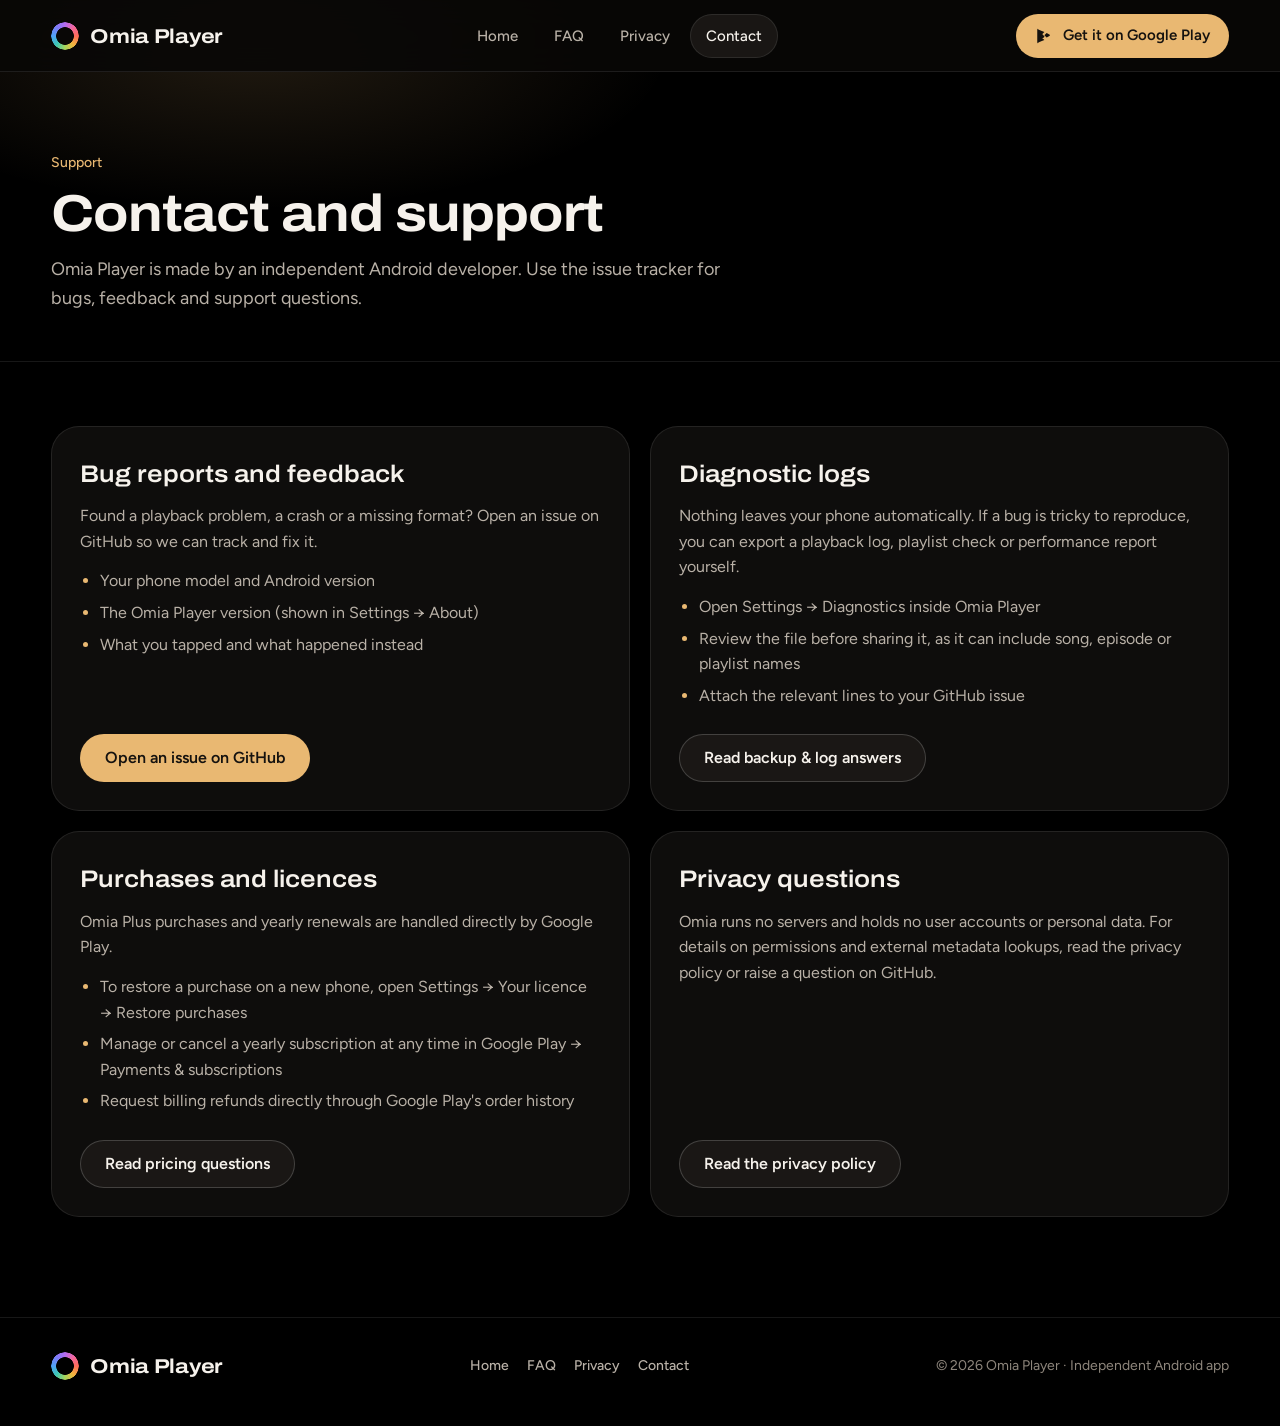
==== contact.html @ 23b9370e "Build full Omia Player website with Lumen design and store-safe assets - Add complete Home page (her" ====
<!doctype html>
<html lang="en-GB">
<head>
  <meta charset="utf-8">
  <meta name="viewport" content="width=device-width, initial-scale=1, viewport-fit=cover">
  <title>Contact and support · Omia Player</title>
  <meta name="description" content="Get support for Omia Player on Android: report a bug, share a diagnostic log, restore an Omia Plus purchase or ask a privacy question.">
  <meta name="theme-color" content="#000000">
  <meta property="og:type" content="website">
  <meta property="og:title" content="Contact and support · Omia Player">
  <meta property="og:description" content="Bug reports, purchase restoration and support links for Omia Player on Android.">
  <meta property="og:image" content="https://adam93sadler-ux.github.io/omia/assets/og-share.jpg">
  <meta name="twitter:card" content="summary_large_image">
  <link rel="icon" type="image/svg+xml" href="assets/omia-mark.svg">
  <link rel="preconnect" href="https://fonts.googleapis.com">
  <link rel="preconnect" href="https://fonts.gstatic.com" crossorigin>
  <link rel="stylesheet" href="https://fonts.googleapis.com/css2?family=Archivo:wdth,wght@100..125,500..700&family=Figtree:wght@400;500;600;700&display=swap">
  <link rel="stylesheet" href="style.css">
</head>
<body>
  <a class="skip-link" href="#top">Skip to content</a>

  <header class="site-header">
    <div class="wrap">
      <a class="brand" href="./">
        <span class="brand-ring" aria-hidden="true"></span>
        <span>Omia Player</span>
      </a>
      <nav class="site-nav" aria-label="Primary">
        <a href="./">Home</a>
        <a href="faq.html">FAQ</a>
        <a href="privacy.html">Privacy</a>
        <a href="contact.html" aria-current="page">Contact</a>
      </nav>
      <div class="header-actions">
        <!-- Placeholder Play Store URL: replace with the final listing URL once live -->
        <a class="btn btn--primary btn--sm" href="https://play.google.com/store/apps" target="_blank" rel="noopener">
          <svg class="play-icon" viewBox="0 0 24 24" fill="currentColor" aria-hidden="true"><path d="M3.6 2.3c-.4.4-.6 1-.6 1.8v15.8c0 .8.2 1.4.6 1.8l.1.1 8.9-8.9v-.2L3.7 2.2l-.1.1zm11.9 11.8-3-3v-.2l3-3 .1.1 3.5 2c1 .6 1 1.5 0 2.1l-3.5 2-.1 0zm-3 3.1-3-3-5.9 5.9c.5.5 1.3.5 2.3 0l6.6-2.9zm0-10.4L5.9 3.9c-1-.5-1.8-.5-2.3 0l5.9 5.9 3-3z"/></svg>
          Get it on Google Play
        </a>
        <button class="nav-toggle" type="button" data-nav-toggle aria-expanded="false" aria-controls="mobile-menu" aria-label="Open menu">
          <svg width="20" height="20" viewBox="0 0 24 24" fill="none" stroke="currentColor" stroke-width="2" stroke-linecap="round" aria-hidden="true">
            <line x1="4" y1="7" x2="20" y2="7"/>
            <line x1="4" y1="12" x2="20" y2="12"/>
            <line x1="4" y1="17" x2="20" y2="17"/>
          </svg>
        </button>
      </div>
    </div>
  </header>

  <div class="mobile-menu" id="mobile-menu" role="dialog" aria-label="Site navigation">
    <a class="mobile-link" href="./">Home</a>
    <a class="mobile-link" href="faq.html">FAQ</a>
    <a class="mobile-link" href="privacy.html">Privacy</a>
    <a class="mobile-link" href="contact.html" aria-current="page">Contact</a>
    <!-- Placeholder Play Store URL: replace with the final listing URL once live -->
    <a class="btn btn--primary mobile-cta" href="https://play.google.com/store/apps" target="_blank" rel="noopener">
      <svg class="play-icon" viewBox="0 0 24 24" fill="currentColor" aria-hidden="true"><path d="M3.6 2.3c-.4.4-.6 1-.6 1.8v15.8c0 .8.2 1.4.6 1.8l.1.1 8.9-8.9v-.2L3.7 2.2l-.1.1zm11.9 11.8-3-3v-.2l3-3 .1.1 3.5 2c1 .6 1 1.5 0 2.1l-3.5 2-.1 0zm-3 3.1-3-3-5.9 5.9c.5.5 1.3.5 2.3 0l6.6-2.9zm0-10.4L5.9 3.9c-1-.5-1.8-.5-2.3 0l5.9 5.9 3-3z"/></svg>
      Get it on Google Play
    </a>
  </div>

  <main id="top">
    <section class="page-hero">
      <div class="wrap">
        <span class="section-label">Support</span>
        <h1>Contact and support</h1>
        <p>Omia Player is made by an independent Android developer. Use the issue tracker for bugs, feedback and support questions.</p>
      </div>
    </section>

    <section class="wrap contact-grid">
      <article class="contact-card">
        <div>
          <h2>Bug reports and feedback</h2>
          <p>Found a playback problem, a crash or a missing format? Open an issue on GitHub so we can track and fix it.</p>
          <ul>
            <li>Your phone model and Android version</li>
            <li>The Omia Player version (shown in Settings → About)</li>
            <li>What you tapped and what happened instead</li>
          </ul>
        </div>
        <div class="btn-row">
          <a class="btn btn--primary" href="https://github.com/adam93sadler-ux/omia/issues" target="_blank" rel="noopener">Open an issue on GitHub</a>
        </div>
      </article>

      <article class="contact-card">
        <div>
          <h2>Diagnostic logs</h2>
          <p>Nothing leaves your phone automatically. If a bug is tricky to reproduce, you can export a playback log, playlist check or performance report yourself.</p>
          <ul>
            <li>Open Settings → Diagnostics inside Omia Player</li>
            <li>Review the file before sharing it, as it can include song, episode or playlist names</li>
            <li>Attach the relevant lines to your GitHub issue</li>
          </ul>
        </div>
        <div class="btn-row">
          <a class="btn btn--secondary" href="faq.html#privacy">Read backup &amp; log answers</a>
        </div>
      </article>

      <article class="contact-card">
        <div>
          <h2>Purchases and licences</h2>
          <p>Omia Plus purchases and yearly renewals are handled directly by Google Play.</p>
          <ul>
            <li>To restore a purchase on a new phone, open Settings → Your licence → Restore purchases</li>
            <li>Manage or cancel a yearly subscription at any time in Google Play → Payments &amp; subscriptions</li>
            <li>Request billing refunds directly through Google Play's order history</li>
          </ul>
        </div>
        <div class="btn-row">
          <a class="btn btn--secondary" href="faq.html#pricing">Read pricing questions</a>
        </div>
      </article>

      <article class="contact-card">
        <div>
          <h2>Privacy questions</h2>
          <p>Omia runs no servers and holds no user accounts or personal data. For details on permissions and external metadata lookups, read the privacy policy or raise a question on GitHub.</p>
        </div>
        <div class="btn-row">
          <a class="btn btn--secondary" href="privacy.html">Read the privacy policy</a>
        </div>
      </article>
    </section>
  </main>

  <footer class="site-footer">
    <div class="wrap">
      <div class="footer-bottom">
        <a class="brand" href="./">
          <span class="brand-ring" aria-hidden="true"></span>
          <span>Omia Player</span>
        </a>
        <div class="footer-links">
          <a href="./">Home</a>
          <a href="faq.html">FAQ</a>
          <a href="privacy.html">Privacy</a>
          <a href="contact.html">Contact</a>
        </div>
        <span>© 2026 Omia Player · Independent Android app</span>
      </div>
    </div>
  </footer>

  <script src="site.js" defer></script>
</body>
</html>
---- style.css ----
/* Omia Player — Lumen Web Design System
 * Dark-first OLED stage, translucent warm charcoal surfaces with 1px LumenRim,
 * Archivo (width 112) display headlines + Figtree body, sentence case everywhere.
 */

:root {
  --bg: #000000;
  --bg-alt: #0b0a09;
  --surface: rgba(18, 17, 16, 0.78);
  --surface-high: rgba(28, 26, 24, 0.86);
  --surface-solid: #181614;
  --ink: #f6f2ec;
  --ink-soft: #b9b1a7;
  --ink-faint: #8e867c;
  --line: rgba(255, 255, 255, 0.09);
  --line-strong: rgba(255, 255, 255, 0.18);
  --accent: #e9b872;
  --accent-ink: #15120f;
  --positive: #8bd8a6;
  --glow-rgb: 233, 184, 114;

  --font-display: "Archivo", system-ui, -apple-system, "Segoe UI", sans-serif;
  --font-sans: "Figtree", system-ui, -apple-system, "Segoe UI", Roboto, sans-serif;

  --r-card: 28px;
  --r-art: 18px;
  --r-row: 16px;
  --r-pill: 999px;

  --nav-h: 72px;
  --gut: clamp(20px, 4vw, 64px);
  --wrap: 1180px;

  --ease: cubic-bezier(0.2, 0, 0, 1);
  --t-fast: 140ms;
  --t-med: 240ms;
  --t-glow: 450ms;

  color-scheme: dark;
}

*,
*::before,
*::after {
  box-sizing: border-box;
}

html {
  margin: 0;
  background: var(--bg);
  color: var(--ink);
  -webkit-text-size-adjust: 100%;
  scroll-padding-top: calc(var(--nav-h) + 20px);
}

body {
  margin: 0;
  min-height: 100vh;
  background: var(--bg);
  color: var(--ink);
  font-family: var(--font-sans);
  font-size: 16px;
  line-height: 1.6;
  font-weight: 400;
  -webkit-font-smoothing: antialiased;
  overflow-x: clip;
}

img,
video,
svg {
  display: block;
  max-width: 100%;
}

a {
  color: var(--accent);
  text-underline-offset: 3px;
  text-decoration-thickness: 1px;
  transition: color var(--t-fast) var(--ease), opacity var(--t-fast) var(--ease);
}

a:hover {
  color: var(--ink);
}

:focus-visible {
  outline: 2px solid var(--accent);
  outline-offset: 3px;
}

h1,
h2,
h3,
h4 {
  margin: 0;
  color: var(--ink);
  font-family: var(--font-display);
  font-variation-settings: "wdth" 112;
  font-stretch: 112%;
  text-wrap: balance;
}

p {
  margin: 0;
  color: var(--ink-soft);
}

p strong,
li strong,
td strong {
  color: var(--ink);
  font-weight: 600;
}

/* Skip link */
.skip-link {
  position: fixed;
  top: 12px;
  left: 16px;
  z-index: 100;
  padding: 10px 18px;
  border-radius: var(--r-pill);
  background: var(--accent);
  color: var(--accent-ink);
  font-weight: 600;
  font-size: 15px;
  text-decoration: none;
  transform: translateY(-160%);
  transition: transform var(--t-fast) var(--ease);
}

.skip-link:focus {
  transform: translateY(0);
}

/* Layout container */
.wrap {
  width: min(100% - 2 * var(--gut), var(--wrap));
  margin-inline: auto;
}

/* Header */
.site-header {
  position: fixed;
  inset: 0 0 auto 0;
  z-index: 40;
  height: var(--nav-h);
  background: rgba(8, 7, 6, 0.88);
  -webkit-backdrop-filter: blur(20px);
  backdrop-filter: blur(20px);
  border-bottom: 1px solid var(--line);
}

.site-header .wrap {
  height: 100%;
  display: flex;
  align-items: center;
  justify-content: space-between;
  gap: 20px;
}

.brand {
  display: inline-flex;
  align-items: center;
  gap: 11px;
  color: var(--ink);
  text-decoration: none;
  font-family: var(--font-display);
  font-variation-settings: "wdth" 115;
  font-weight: 700;
  font-size: 20px;
  letter-spacing: -0.015em;
  flex-shrink: 0;
}

.brand:hover {
  color: var(--ink);
}

.brand-ring {
  width: 28px;
  height: 28px;
  border-radius: 50%;
  background: conic-gradient(
    from 90deg,
    #ff6b5a,
    #f2b33d,
    #a6d65a,
    #3cc6b5,
    #4fa3f7,
    #7b7cf6,
    #b36bf2,
    #f2669b,
    #ff6b5a
  );
  -webkit-mask: radial-gradient(circle, transparent 8.5px, #000 9.2px, #000 13.5px, transparent 14px);
  mask: radial-gradient(circle, transparent 8.5px, #000 9.2px, #000 13.5px, transparent 14px);
  flex-shrink: 0;
}

.site-nav {
  display: flex;
  align-items: center;
  gap: 4px;
}

.site-nav a {
  color: var(--ink-soft);
  text-decoration: none;
  font-size: 15px;
  font-weight: 500;
  padding: 9px 15px;
  border-radius: var(--r-pill);
  border: 1px solid transparent;
  transition: color var(--t-fast) var(--ease), background var(--t-fast) var(--ease), border-color var(--t-fast) var(--ease);
}

.site-nav a:hover {
  color: var(--ink);
  background: rgba(255, 255, 255, 0.05);
}

.site-nav a[aria-current="page"] {
  color: var(--ink);
  background: var(--surface-high);
  border-color: var(--line);
}

.header-actions {
  display: flex;
  align-items: center;
  gap: 10px;
}

.nav-toggle {
  display: none;
  align-items: center;
  justify-content: center;
  width: 44px;
  height: 44px;
  padding: 0;
  border-radius: var(--r-pill);
  border: 1px solid var(--line-strong);
  background: var(--surface-high);
  color: var(--ink);
  cursor: pointer;
  transition: background var(--t-fast) var(--ease), border-color var(--t-fast) var(--ease);
}

.nav-toggle:hover {
  background: rgba(255, 255, 255, 0.1);
}

.mobile-menu {
  display: none;
  position: fixed;
  inset: var(--nav-h) 0 0 0;
  z-index: 35;
  background: rgba(6, 5, 5, 0.97);
  -webkit-backdrop-filter: blur(24px);
  backdrop-filter: blur(24px);
  padding: 28px var(--gut) 40px;
  flex-direction: column;
  gap: 10px;
}

.mobile-menu.is-open {
  display: flex;
}

.mobile-menu a.mobile-link {
  display: flex;
  align-items: center;
  min-height: 52px;
  padding: 12px 18px;
  border-radius: var(--r-row);
  color: var(--ink);
  text-decoration: none;
  font-family: var(--font-display);
  font-variation-settings: "wdth" 112;
  font-size: 22px;
  font-weight: 600;
  border: 1px solid transparent;
}

.mobile-menu a.mobile-link[aria-current="page"] {
  background: var(--surface-high);
  border-color: var(--line);
}

.mobile-menu .mobile-cta {
  margin-top: 18px;
}

/* Buttons */
.btn {
  display: inline-flex;
  align-items: center;
  justify-content: center;
  gap: 10px;
  min-height: 48px;
  padding: 0 24px;
  border-radius: var(--r-pill);
  font-family: var(--font-sans);
  font-size: 16px;
  font-weight: 600;
  line-height: 1;
  text-decoration: none;
  cursor: pointer;
  border: 1px solid transparent;
  transition:
    transform var(--t-fast) var(--ease),
    background var(--t-fast) var(--ease),
    border-color var(--t-fast) var(--ease),
    color var(--t-fast) var(--ease);
  white-space: nowrap;
}

.btn--sm {
  min-height: 44px;
  padding: 0 18px;
  font-size: 15px;
}

.btn--primary {
  background: var(--accent);
  color: var(--accent-ink);
  border-color: transparent;
}

.btn--primary:hover {
  background: #f3c889;
  color: var(--accent-ink);
  transform: translateY(-1px);
}

.btn--primary:active {
  transform: scale(0.98);
}

.btn--secondary {
  background: var(--surface-high);
  color: var(--ink);
  border-color: var(--line-strong);
}

.btn--secondary:hover {
  background: rgba(255, 255, 255, 0.11);
  color: var(--ink);
  border-color: rgba(255, 255, 255, 0.28);
  transform: translateY(-1px);
}

.btn--secondary:active {
  transform: scale(0.98);
}

.btn-row {
  display: flex;
  flex-wrap: wrap;
  align-items: center;
  gap: 12px;
}

.play-icon {
  width: 18px;
  height: 18px;
  flex-shrink: 0;
}

/* Main & Sections */
main {
  padding-top: var(--nav-h);
}

.section {
  position: relative;
  padding-block: clamp(72px, 9vw, 120px);
  overflow-x: clip;
}

.section--alt {
  background: var(--bg-alt);
}

.section-head {
  max-width: 680px;
  margin-bottom: clamp(32px, 4.5vw, 52px);
}

.section-label {
  display: inline-block;
  margin-bottom: 12px;
  font-size: 14px;
  font-weight: 500;
  color: var(--accent);
}

.section-head h2 {
  font-size: clamp(30px, 4vw, 48px);
  font-weight: 600;
  line-height: 1.08;
  letter-spacing: -0.02em;
}

.section-head p {
  margin-top: 16px;
  font-size: 18px;
  line-height: 1.55;
  max-width: 56ch;
}

/* Hero (fills first screen cleanly) */
.hero {
  position: relative;
  min-height: calc(100svh - var(--nav-h));
  display: flex;
  align-items: center;
  padding-block: clamp(36px, 5vw, 64px);
  overflow: hidden;
}

.hero::before {
  content: "";
  position: absolute;
  inset: -120px -10% auto;
  height: 75%;
  background:
    radial-gradient(46% 60% at 74% 38%, rgba(229, 141, 82, 0.26), transparent 72%),
    radial-gradient(38% 48% at 24% 28%, rgba(233, 184, 114, 0.14), transparent 72%);
  pointer-events: none;
  z-index: 0;
}

.hero .wrap {
  position: relative;
  z-index: 1;
}

.hero-grid {
  display: grid;
  grid-template-columns: minmax(0, 1.15fr) minmax(0, 0.85fr);
  align-items: center;
  gap: clamp(32px, 5vw, 72px);
}

.hero-copy {
  max-width: 600px;
}

.hero-fact {
  display: inline-flex;
  align-items: center;
  gap: 8px;
  margin-bottom: 20px;
  padding: 7px 14px;
  border-radius: var(--r-pill);
  background: var(--surface-high);
  border: 1px solid var(--line);
  font-size: 14px;
  font-weight: 500;
  color: var(--ink-soft);
}

.hero-dot {
  width: 7px;
  height: 7px;
  border-radius: 50%;
  background: var(--accent);
  flex-shrink: 0;
}

.hero h1 {
  font-size: clamp(38px, 5.1vw, 64px);
  font-weight: 700;
  line-height: 1.04;
  letter-spacing: -0.025em;
}

.hero-lead {
  margin-top: 20px;
  font-size: clamp(17px, 1.45vw, 20px);
  line-height: 1.55;
  color: var(--ink-soft);
  max-width: 46ch;
}

.hero .btn-row {
  margin-top: 30px;
}

.hero-meta {
  margin-top: 22px;
  font-size: 14px;
  color: var(--ink-faint);
}

.hero-stage {
  display: flex;
  justify-content: center;
  align-items: center;
  position: relative;
}

/* Entrance animation (LumenMotion: 16px rise, FastOutSlowIn, once on load) */
.enter {
  animation: lumenEnter 280ms var(--ease) both;
}

.enter-delay {
  animation: lumenEnter 340ms var(--ease) 70ms both;
}

@keyframes lumenEnter {
  from {
    opacity: 0;
    transform: translateY(16px);
  }
  to {
    opacity: 1;
    transform: translateY(0);
  }
}

/* Hardware Phone Frame */
.phone {
  position: relative;
  width: min(100%, 312px);
  padding: 10px;
  border-radius: 40px;
  background: #141312;
  border: 1px solid rgba(255, 255, 255, 0.16);
  box-shadow:
    0 28px 80px rgba(0, 0, 0, 0.72),
    0 0 90px rgba(var(--glow-rgb), 0.18);
  transition: box-shadow var(--t-glow) var(--ease);
}

.phone img {
  width: 100%;
  height: auto;
  border-radius: 31px;
  aspect-ratio: 720 / 1560;
  object-fit: cover;
  background: #0d0c0b;
}

.phone--hero {
  width: min(100%, 316px);
}

.phone--pair {
  width: min(100%, 268px);
}

/* One-app story & Advert video */
.story-layout {
  display: grid;
  grid-template-columns: minmax(0, 0.85fr) minmax(0, 1.15fr);
  align-items: center;
  gap: clamp(32px, 5vw, 64px);
}

.story-points {
  list-style: none;
  margin: 24px 0 0;
  padding: 0;
  display: grid;
  gap: 14px;
}

.story-points li {
  position: relative;
  padding-left: 22px;
  color: var(--ink-soft);
  font-size: 16px;
  line-height: 1.55;
}

.story-points li::before {
  content: "";
  position: absolute;
  left: 0;
  top: 9px;
  width: 8px;
  height: 8px;
  border-radius: 50%;
  background: var(--accent);
}

.video-frame {
  position: relative;
  border-radius: var(--r-card);
  overflow: hidden;
  background: #0c0b0a;
  border: 1px solid var(--line-strong);
  box-shadow: 0 24px 72px rgba(0, 0, 0, 0.6);
}

.video-frame video {
  width: 100%;
  height: auto;
  aspect-ratio: 16 / 9;
  display: block;
  background: #000;
}

/* Four Media Types Interactive Showcase */
.media-section {
  position: relative;
  transition: background var(--t-glow) var(--ease);
}

.media-section::before {
  content: "";
  position: absolute;
  inset: 0;
  background: radial-gradient(54% 58% at 72% 48%, rgba(var(--media-glow, 229, 141, 82), 0.2), transparent 72%);
  pointer-events: none;
  transition: background var(--t-glow) var(--ease);
}

.media-section .wrap {
  position: relative;
  z-index: 1;
}

.media-tabs {
  display: flex;
  flex-wrap: wrap;
  gap: 8px;
  margin-bottom: 36px;
}

.media-tab {
  display: inline-flex;
  align-items: center;
  gap: 9px;
  min-height: 46px;
  padding: 0 20px;
  border-radius: var(--r-pill);
  border: 1px solid var(--line);
  background: var(--surface);
  color: var(--ink-soft);
  font-family: var(--font-sans);
  font-size: 15px;
  font-weight: 600;
  cursor: pointer;
  transition:
    background var(--t-fast) var(--ease),
    color var(--t-fast) var(--ease),
    border-color var(--t-fast) var(--ease),
    transform var(--t-fast) var(--ease);
}

.media-tab:hover {
  color: var(--ink);
  border-color: var(--line-strong);
  transform: translateY(-1px);
}

.media-tab[aria-selected="true"] {
  background: var(--tab-accent, var(--accent));
  color: var(--accent-ink);
  border-color: transparent;
}

.media-tab svg {
  width: 18px;
  height: 18px;
}

.media-panel {
  display: none;
  grid-template-columns: minmax(0, 0.92fr) minmax(0, 1.08fr);
  align-items: center;
  gap: clamp(32px, 5vw, 64px);
}

.media-panel.is-active {
  display: grid;
}

.media-panel h3 {
  font-size: clamp(26px, 3vw, 36px);
  font-weight: 600;
  line-height: 1.12;
  letter-spacing: -0.02em;
}

.media-panel-lead {
  margin-top: 14px;
  font-size: 17px;
  color: var(--ink-soft);
  max-width: 48ch;
}

.feature-list {
  list-style: none;
  margin: 24px 0 0;
  padding: 0;
  display: grid;
  gap: 12px;
}

.feature-list li {
  padding: 14px 18px;
  border-radius: var(--r-row);
  background: var(--surface);
  border: 1px solid var(--line);
  color: var(--ink-soft);
  font-size: 15px;
  line-height: 1.5;
}

.media-phones {
  display: flex;
  justify-content: center;
  align-items: center;
  gap: 20px;
}

/* Key Features Grid */
.features-grid {
  display: grid;
  grid-template-columns: repeat(12, minmax(0, 1fr));
  gap: 20px;
}

.feature-card {
  grid-column: span 4;
  display: flex;
  flex-direction: column;
  justify-content: space-between;
  gap: 24px;
  padding: 28px;
  border-radius: var(--r-card);
  background: var(--surface);
  border: 1px solid var(--line);
  transition: border-color var(--t-fast) var(--ease), transform var(--t-fast) var(--ease);
}

.feature-card:hover {
  border-color: var(--line-strong);
  transform: translateY(-2px);
}

.feature-card--wide {
  grid-column: span 6;
  display: grid;
  grid-template-columns: minmax(0, 1fr) minmax(0, 0.9fr);
  align-items: center;
  gap: 24px;
}

.feature-card h3 {
  font-size: 22px;
  font-weight: 600;
  line-height: 1.2;
}

.feature-card p {
  margin-top: 10px;
  font-size: 16px;
  line-height: 1.55;
}

.feature-visual {
  border-radius: var(--r-art);
  overflow: hidden;
  border: 1px solid var(--line);
  background: #0d0c0b;
}

.feature-visual img {
  width: 100%;
  height: auto;
  transition: transform 280ms var(--ease);
}

.feature-card:hover .feature-visual img {
  transform: scale(1.02);
}

.feature-visual--phone {
  max-width: 220px;
  margin-inline: auto;
  border-radius: 24px;
}

.feature-tag-list {
  display: flex;
  flex-wrap: wrap;
  gap: 8px;
  margin-top: 16px;
}

.feature-tag {
  padding: 6px 12px;
  border-radius: var(--r-pill);
  background: rgba(255, 255, 255, 0.05);
  border: 1px solid var(--line);
  font-size: 13px;
  font-weight: 500;
  color: var(--ink-soft);
}

/* Personalisation & Themes Interactive Preview */
.personalise-grid {
  display: grid;
  grid-template-columns: minmax(0, 1fr) minmax(0, 1fr);
  align-items: center;
  gap: clamp(32px, 5vw, 64px);
}

.personalise-controls {
  margin-top: 28px;
  display: grid;
  gap: 22px;
}

.control-group-label {
  display: block;
  margin-bottom: 10px;
  font-size: 14px;
  font-weight: 600;
  color: var(--ink);
}

.mode-pills {
  display: inline-flex;
  flex-wrap: wrap;
  gap: 8px;
}

.mode-pill {
  min-height: 44px;
  padding: 0 18px;
  border-radius: var(--r-pill);
  border: 1px solid var(--line);
  background: var(--surface);
  color: var(--ink-soft);
  font-family: var(--font-sans);
  font-size: 15px;
  font-weight: 500;
  cursor: pointer;
  transition: background var(--t-fast) var(--ease), color var(--t-fast) var(--ease), border-color var(--t-fast) var(--ease);
}

.mode-pill:hover {
  color: var(--ink);
  border-color: var(--line-strong);
}

.mode-pill[aria-pressed="true"] {
  background: var(--ink);
  color: #15120f;
  border-color: transparent;
}

.swatch-grid {
  display: flex;
  flex-wrap: wrap;
  gap: 10px;
}

.swatch {
  width: 44px;
  height: 44px;
  padding: 0;
  border-radius: 50%;
  border: 2px solid transparent;
  background: var(--swatch-color);
  cursor: pointer;
  position: relative;
  transition: transform var(--t-fast) var(--ease), border-color var(--t-fast) var(--ease);
}

.swatch:hover {
  transform: scale(1.08);
}

.swatch[aria-pressed="true"] {
  border-color: var(--ink);
  box-shadow: 0 0 0 3px rgba(246, 242, 236, 0.2);
}

/* Live Lumen Surface Preview Mockup */
.lumen-preview {
  --pv-bg: #000000;
  --pv-surface: rgba(24, 22, 20, 0.84);
  --pv-ink: #f6f2ec;
  --pv-soft: #b9b1a7;
  --pv-line: rgba(255, 255, 255, 0.1);
  --pv-accent: #ff6f42;
  --pv-accent-ink: #15120f;
  --pv-glow-alpha: 0.24;

  position: relative;
  padding: 28px;
  border-radius: var(--r-card);
  background: var(--pv-bg);
  color: var(--pv-ink);
  border: 1px solid var(--pv-line);
  overflow: hidden;
  transition: background 280ms var(--ease), color 280ms var(--ease), border-color 280ms var(--ease);
}

.lumen-preview::before {
  content: "";
  position: absolute;
  inset: -40px -20px auto;
  height: 260px;
  background: radial-gradient(65% 80% at 30% 10%, var(--pv-accent), transparent 75%);
  opacity: var(--pv-glow-alpha);
  pointer-events: none;
  transition: opacity 280ms var(--ease), background 280ms var(--ease);
}

.lumen-preview[data-mode="light"] {
  --pv-bg: #f1efeb;
  --pv-surface: rgba(255, 255, 255, 0.9);
  --pv-ink: #1c1a18;
  --pv-soft: #56504a;
  --pv-line: rgba(28, 26, 24, 0.12);
  --pv-glow-alpha: 0.18;
}

.lumen-preview[data-mode="glass"] {
  --pv-bg: #0b0a09;
  --pv-surface: rgba(255, 255, 255, 0.1);
  --pv-line: rgba(255, 255, 255, 0.2);
  --pv-glow-alpha: 0.34;
}

.pv-inner {
  position: relative;
  z-index: 1;
  display: grid;
  gap: 16px;
}

.pv-top {
  display: flex;
  align-items: center;
  justify-content: space-between;
  gap: 12px;
}

.pv-title {
  font-family: var(--font-display);
  font-variation-settings: "wdth" 112;
  font-size: 24px;
  font-weight: 700;
  color: var(--pv-ink);
}

.pv-pill {
  display: inline-flex;
  align-items: center;
  padding: 6px 14px;
  border-radius: var(--r-pill);
  background: var(--pv-accent);
  color: var(--pv-accent-ink);
  font-size: 13px;
  font-weight: 600;
}

.pv-card {
  display: grid;
  grid-template-columns: 72px 1fr auto;
  align-items: center;
  gap: 16px;
  padding: 16px;
  border-radius: 22px;
  background: var(--pv-surface);
  border: 1px solid var(--pv-line);
  -webkit-backdrop-filter: blur(18px);
  backdrop-filter: blur(18px);
}

.pv-art {
  width: 72px;
  height: 72px;
  border-radius: 14px;
  background: radial-gradient(circle at 46% 36%, #8fb9e8 0%, #3d6496 48%, #152134 100%);
  position: relative;
}

.pv-art::after {
  content: "";
  position: absolute;
  inset: 22% 38%;
  border-radius: 999px;
  border: 1.5px solid rgba(246, 242, 236, 0.72);
}

.pv-track-title {
  font-family: var(--font-display);
  font-variation-settings: "wdth" 110;
  font-size: 18px;
  font-weight: 600;
  color: var(--pv-ink);
}

.pv-track-meta {
  font-size: 14px;
  color: var(--pv-soft);
}

.pv-play {
  width: 44px;
  height: 44px;
  border-radius: 50%;
  background: var(--pv-accent);
  color: var(--pv-accent-ink);
  display: grid;
  place-items: center;
}

.pv-bar {
  display: flex;
  align-items: center;
  justify-content: space-between;
  padding: 10px 14px;
  border-radius: var(--r-pill);
  background: var(--pv-surface);
  border: 1px solid var(--pv-line);
}

.pv-nav-dots {
  display: flex;
  align-items: center;
  gap: 14px;
}

.pv-nav-item {
  width: 34px;
  height: 34px;
  border-radius: 50%;
  display: grid;
  place-items: center;
  color: var(--pv-soft);
}

.pv-nav-item--active {
  border: 2px solid var(--pv-accent);
  color: var(--pv-ink);
}

.pv-status {
  font-size: 13px;
  color: var(--pv-soft);
}

/* Pricing */
.pricing-grid {
  display: grid;
  grid-template-columns: repeat(2, minmax(0, 1fr));
  gap: 20px;
}

.price-card {
  display: flex;
  flex-direction: column;
  justify-content: space-between;
  gap: 24px;
  padding: clamp(24px, 3.5vw, 36px);
  border-radius: var(--r-card);
  background: var(--surface);
  border: 1px solid var(--line);
}

.price-card--plus {
  background:
    radial-gradient(80% 60% at 90% 0%, rgba(233, 184, 114, 0.14), transparent 70%),
    var(--surface-high);
  border-color: rgba(233, 184, 114, 0.34);
}

.price-card h3 {
  font-size: 26px;
  font-weight: 600;
}

.price-figure {
  margin-top: 14px;
  font-family: var(--font-display);
  font-variation-settings: "wdth" 112;
  font-size: clamp(28px, 3.2vw, 38px);
  font-weight: 700;
  color: var(--ink);
  line-height: 1.1;
}

.price-figure span {
  font-family: var(--font-sans);
  font-size: 16px;
  font-weight: 400;
  color: var(--ink-soft);
}

.price-sub {
  margin-top: 10px;
  font-size: 16px;
  color: var(--ink-soft);
}

.price-list {
  list-style: none;
  margin: 22px 0 0;
  padding: 20px 0 0;
  border-top: 1px solid var(--line);
  display: grid;
  gap: 10px;
}

.price-list li {
  display: grid;
  grid-template-columns: 18px 1fr;
  gap: 10px;
  align-items: start;
  font-size: 15px;
  color: var(--ink-soft);
}

.price-check {
  width: 18px;
  height: 18px;
  margin-top: 3px;
  color: var(--accent);
}

.pricing-note {
  margin-top: 24px;
  padding: 18px 22px;
  border-radius: var(--r-row);
  background: var(--surface);
  border: 1px solid var(--line);
  font-size: 15px;
  color: var(--ink-soft);
}

/* Closing CTA & Footer */
.site-footer {
  border-top: 1px solid var(--line);
  background: var(--bg);
}

.footer-close {
  padding-block: clamp(56px, 7vw, 92px);
  display: flex;
  flex-wrap: wrap;
  align-items: center;
  justify-content: space-between;
  gap: 28px;
  border-bottom: 1px solid var(--line);
}

.footer-close-copy {
  max-width: 540px;
}

.footer-close h2 {
  font-size: clamp(28px, 3.6vw, 42px);
  font-weight: 600;
  line-height: 1.1;
  letter-spacing: -0.02em;
}

.footer-close p {
  margin-top: 12px;
  font-size: 17px;
}

.footer-bottom {
  padding-block: 32px 44px;
  display: flex;
  flex-wrap: wrap;
  align-items: center;
  justify-content: space-between;
  gap: 18px 28px;
  font-size: 14px;
  color: var(--ink-faint);
}

.footer-links {
  display: flex;
  flex-wrap: wrap;
  gap: 18px;
}

.footer-links a {
  color: var(--ink-soft);
  text-decoration: none;
  font-weight: 500;
}

.footer-links a:hover {
  color: var(--ink);
}

.footer-credits {
  width: 100%;
  padding-top: 16px;
  border-top: 1px solid var(--line);
  font-size: 13px;
  color: var(--ink-faint);
}

/* Sub-pages (FAQ, Privacy, Contact) */
.page-hero {
  position: relative;
  padding-block: clamp(48px, 6vw, 84px) clamp(32px, 4vw, 48px);
  border-bottom: 1px solid var(--line);
}

.page-hero::before {
  content: "";
  position: absolute;
  inset: -80px 0 auto;
  height: 280px;
  background: radial-gradient(45% 80% at 20% 20%, rgba(233, 184, 114, 0.14), transparent 72%);
  pointer-events: none;
}

.page-hero .wrap {
  position: relative;
  z-index: 1;
}

.page-hero h1 {
  font-size: clamp(34px, 4.6vw, 52px);
  font-weight: 700;
  line-height: 1.06;
  letter-spacing: -0.02em;
  max-width: 18ch;
}

.page-hero p {
  margin-top: 14px;
  font-size: 18px;
  max-width: 58ch;
}

.jump-pills {
  display: flex;
  flex-wrap: wrap;
  gap: 8px;
  margin-top: 24px;
}

.jump-pills a {
  display: inline-flex;
  align-items: center;
  min-height: 44px;
  padding: 0 18px;
  border-radius: var(--r-pill);
  background: var(--surface-high);
  border: 1px solid var(--line);
  color: var(--ink-soft);
  font-size: 14px;
  font-weight: 500;
  text-decoration: none;
}

.jump-pills a:hover {
  color: var(--ink);
  border-color: var(--line-strong);
}

/* FAQ groups (open in full, scannable) */
.faq-layout {
  padding-block: clamp(40px, 5vw, 72px) clamp(64px, 8vw, 100px);
  display: grid;
  gap: 56px;
}

.faq-group {
  display: grid;
  grid-template-columns: minmax(0, 0.42fr) minmax(0, 1fr);
  gap: 24px 48px;
  align-items: start;
}

.faq-group h2 {
  font-size: 24px;
  font-weight: 600;
  position: sticky;
  top: calc(var(--nav-h) + 24px);
}

.faq-list {
  display: grid;
  gap: 0;
  border-top: 1px solid var(--line);
}

.faq-item {
  padding-block: 22px;
  border-bottom: 1px solid var(--line);
}

.faq-item h3 {
  font-family: var(--font-sans);
  font-variation-settings: normal;
  font-stretch: normal;
  font-size: 18px;
  font-weight: 600;
  line-height: 1.35;
  color: var(--ink);
}

.faq-item p {
  margin-top: 8px;
  font-size: 16px;
  line-height: 1.6;
  max-width: 64ch;
}

/* Legal / Privacy Document */
.doc-wrap {
  padding-block: clamp(40px, 5vw, 64px) clamp(64px, 8vw, 100px);
}

.doc-body {
  max-width: 780px;
}

.doc-body p.short {
  padding: 20px 24px;
  border-radius: var(--r-row);
  background: var(--surface-high);
  border: 1px solid var(--line-strong);
  color: var(--ink);
  margin: 20px 0 32px;
}

.doc-body h2 {
  margin: 44px 0 12px;
  font-size: 24px;
  font-weight: 600;
  line-height: 1.2;
}

.doc-body p + p {
  margin-top: 14px;
}

.doc-body ul {
  margin: 12px 0 16px;
  padding-left: 1.3em;
  color: var(--ink-soft);
}

.doc-body li {
  margin: 6px 0;
}

.doc-body li::marker {
  color: var(--accent);
}

.doc-body .table-wrap {
  overflow-x: auto;
  margin: 20px 0;
  border-radius: var(--r-art);
  border: 1px solid var(--line);
  background: var(--surface);
}

.doc-body table {
  border-collapse: collapse;
  width: 100%;
  min-width: 540px;
  font-size: 15px;
}

.doc-body th,
.doc-body td {
  text-align: left;
  vertical-align: top;
  padding: 14px 18px;
  border-bottom: 1px solid var(--line);
}

.doc-body th {
  color: var(--ink-faint);
  font-size: 13px;
  font-weight: 600;
}

.doc-body td {
  color: var(--ink-soft);
}

.doc-body td:first-child {
  color: var(--ink);
  font-weight: 600;
}

.doc-body tr:last-child td {
  border-bottom: 0;
}

/* Contact cards */
.contact-grid {
  padding-block: clamp(40px, 5vw, 64px) clamp(64px, 8vw, 100px);
  display: grid;
  grid-template-columns: repeat(2, minmax(0, 1fr));
  gap: 20px;
}

.contact-card {
  padding: 28px;
  border-radius: var(--r-card);
  background: var(--surface);
  border: 1px solid var(--line);
  display: flex;
  flex-direction: column;
  justify-content: space-between;
  gap: 20px;
}

.contact-card h2 {
  font-size: 24px;
  font-weight: 600;
}

.contact-card p {
  margin-top: 10px;
  font-size: 16px;
}

.contact-card ul {
  margin: 14px 0 0;
  padding-left: 1.25em;
  color: var(--ink-soft);
}

.contact-card li {
  margin: 6px 0;
}

.contact-card li::marker {
  color: var(--accent);
}

/* Responsive */
@media (max-width: 980px) {
  .hero-grid,
  .story-layout,
  .media-panel,
  .personalise-grid,
  .pricing-grid,
  .contact-grid,
  .faq-group {
    grid-template-columns: 1fr;
  }

  .faq-group h2 {
    position: static;
  }

  .feature-card,
  .feature-card--wide {
    grid-column: span 12;
  }

  .feature-card--wide {
    grid-template-columns: 1fr;
  }

  .hero {
    min-height: auto;
    padding-block: 40px 56px;
  }

  .hero-stage {
    margin-top: 8px;
  }
}

@media (max-width: 760px) {
  :root {
    --nav-h: 64px;
  }

  .hero {
    padding-block: 24px 48px;
  }

  .hero-fact {
    margin-bottom: 14px;
    font-size: 13px;
  }

  .hero h1 {
    font-size: 34px;
  }

  .hero-lead {
    margin-top: 12px;
    font-size: 16px;
  }

  .hero .btn-row {
    margin-top: 20px;
  }

  .hero-meta {
    margin-top: 14px;
    font-size: 13px;
  }

  .site-nav,
  .header-actions .btn {
    display: none;
  }

  .nav-toggle {
    display: inline-flex;
  }

  .media-phones {
    flex-direction: column;
  }

  .phone--pair {
    width: min(100%, 280px);
  }

  .btn-row .btn {
    width: 100%;
  }

  .footer-close .btn {
    width: 100%;
  }
}

@media (prefers-reduced-motion: reduce) {
  *,
  *::before,
  *::after {
    animation-duration: 0.01ms !important;
    animation-iteration-count: 1 !important;
    transition-duration: 0.01ms !important;
    scroll-behavior: auto !important;
  }
}
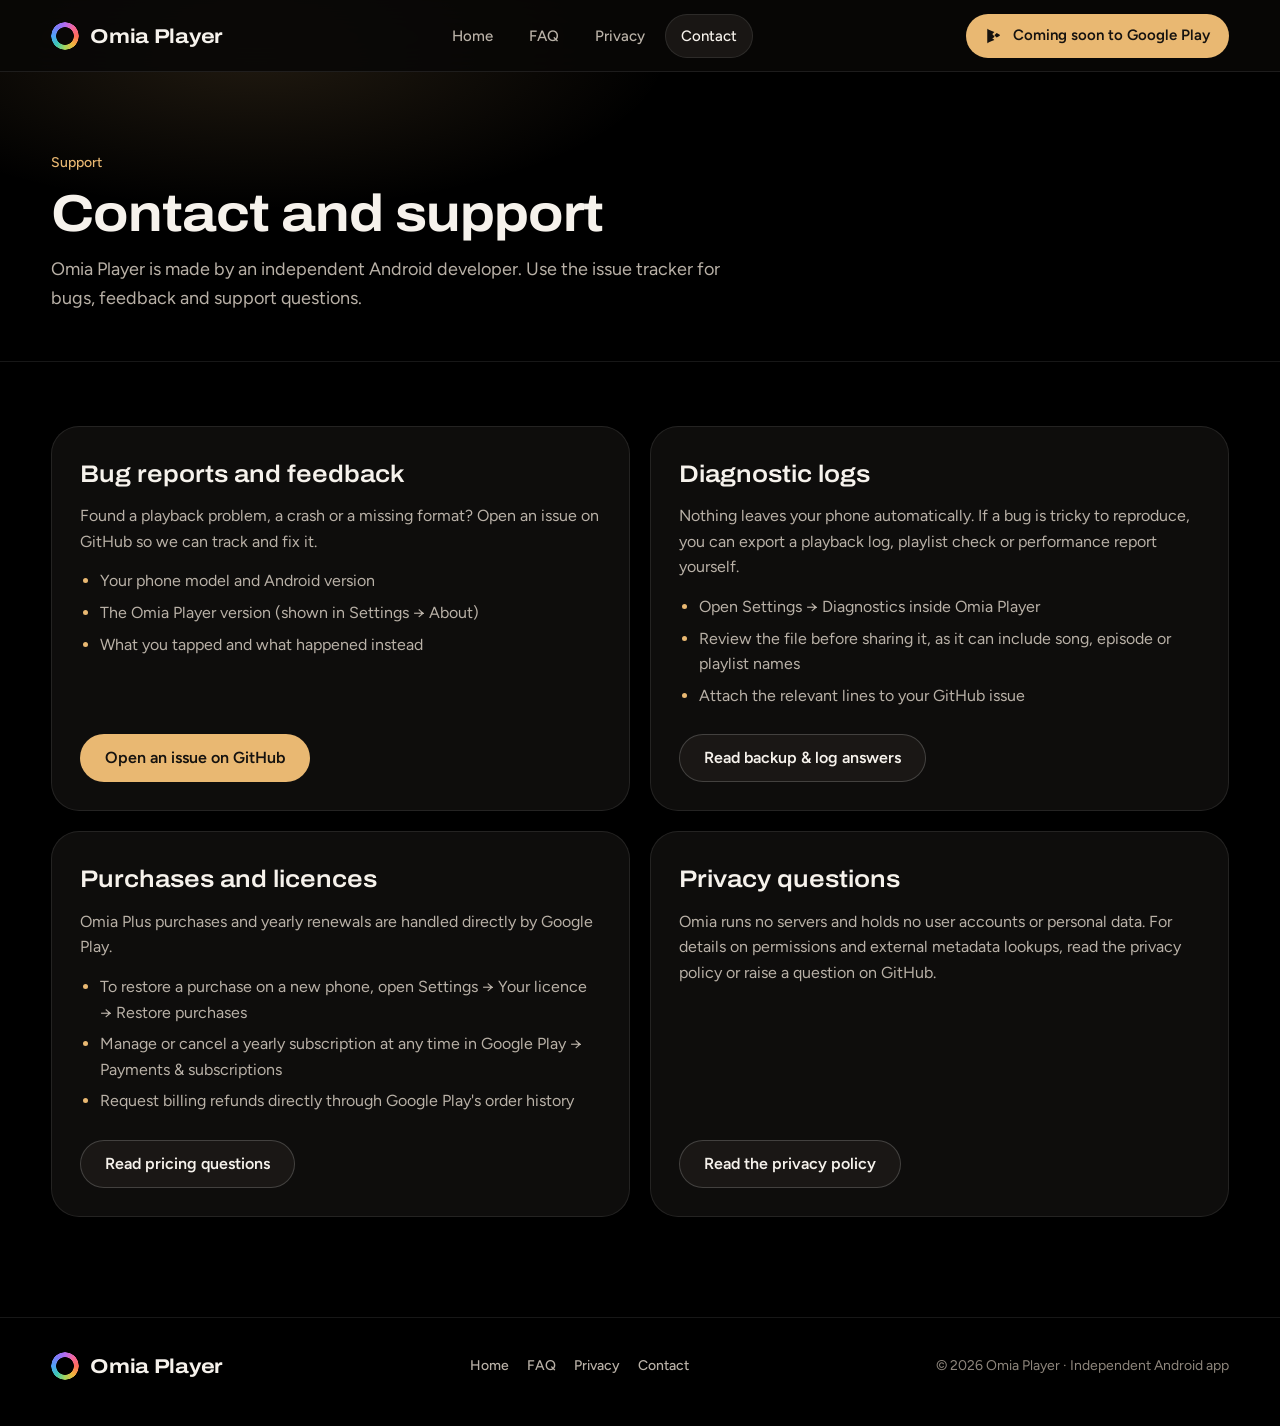
==== commit d4c2d484: "Play buttons say 'Coming soon to Google Play' until the listing is live Agent: Jess (claude-opus-5-5" ====
--- a/contact.html
+++ b/contact.html
@@ -33,11 +33,11 @@
         <a href="contact.html" aria-current="page">Contact</a>
       </nav>
       <div class="header-actions">
-        <!-- Placeholder Play Store URL: replace with the final listing URL once live -->
-        <a class="btn btn--primary btn--sm" href="https://play.google.com/store/apps" target="_blank" rel="noopener">
+        <!-- Coming soon: when the Play listing is live, turn each data-play-soon span back into a link to the listing -->
+        <span class="btn btn--primary btn--sm btn--soon" data-play-soon aria-disabled="true">
           <svg class="play-icon" viewBox="0 0 24 24" fill="currentColor" aria-hidden="true"><path d="M3.6 2.3c-.4.4-.6 1-.6 1.8v15.8c0 .8.2 1.4.6 1.8l.1.1 8.9-8.9v-.2L3.7 2.2l-.1.1zm11.9 11.8-3-3v-.2l3-3 .1.1 3.5 2c1 .6 1 1.5 0 2.1l-3.5 2-.1 0zm-3 3.1-3-3-5.9 5.9c.5.5 1.3.5 2.3 0l6.6-2.9zm0-10.4L5.9 3.9c-1-.5-1.8-.5-2.3 0l5.9 5.9 3-3z"/></svg>
-          Get it on Google Play
-        </a>
+          Coming soon to Google Play
+        </span>
         <button class="nav-toggle" type="button" data-nav-toggle aria-expanded="false" aria-controls="mobile-menu" aria-label="Open menu">
           <svg width="20" height="20" viewBox="0 0 24 24" fill="none" stroke="currentColor" stroke-width="2" stroke-linecap="round" aria-hidden="true">
             <line x1="4" y1="7" x2="20" y2="7"/>
@@ -54,11 +54,11 @@
     <a class="mobile-link" href="faq.html">FAQ</a>
     <a class="mobile-link" href="privacy.html">Privacy</a>
     <a class="mobile-link" href="contact.html" aria-current="page">Contact</a>
-    <!-- Placeholder Play Store URL: replace with the final listing URL once live -->
-    <a class="btn btn--primary mobile-cta" href="https://play.google.com/store/apps" target="_blank" rel="noopener">
+    <!-- Coming soon: when the Play listing is live, turn each data-play-soon span back into a link to the listing -->
+    <span class="btn btn--primary mobile-cta btn--soon" data-play-soon aria-disabled="true">
       <svg class="play-icon" viewBox="0 0 24 24" fill="currentColor" aria-hidden="true"><path d="M3.6 2.3c-.4.4-.6 1-.6 1.8v15.8c0 .8.2 1.4.6 1.8l.1.1 8.9-8.9v-.2L3.7 2.2l-.1.1zm11.9 11.8-3-3v-.2l3-3 .1.1 3.5 2c1 .6 1 1.5 0 2.1l-3.5 2-.1 0zm-3 3.1-3-3-5.9 5.9c.5.5 1.3.5 2.3 0l6.6-2.9zm0-10.4L5.9 3.9c-1-.5-1.8-.5-2.3 0l5.9 5.9 3-3z"/></svg>
-      Get it on Google Play
-    </a>
+      Coming soon to Google Play
+    </span>
   </div>
 
   <main id="top">
--- a/style.css
+++ b/style.css
@@ -1550,3 +1550,7 @@
     scroll-behavior: auto !important;
   }
 }
+
+/* Play listing not live yet: the Play buttons read "Coming soon" and do nothing */
+.btn--soon { cursor: default; }
+.btn--soon:hover { transform: none; filter: none; }
